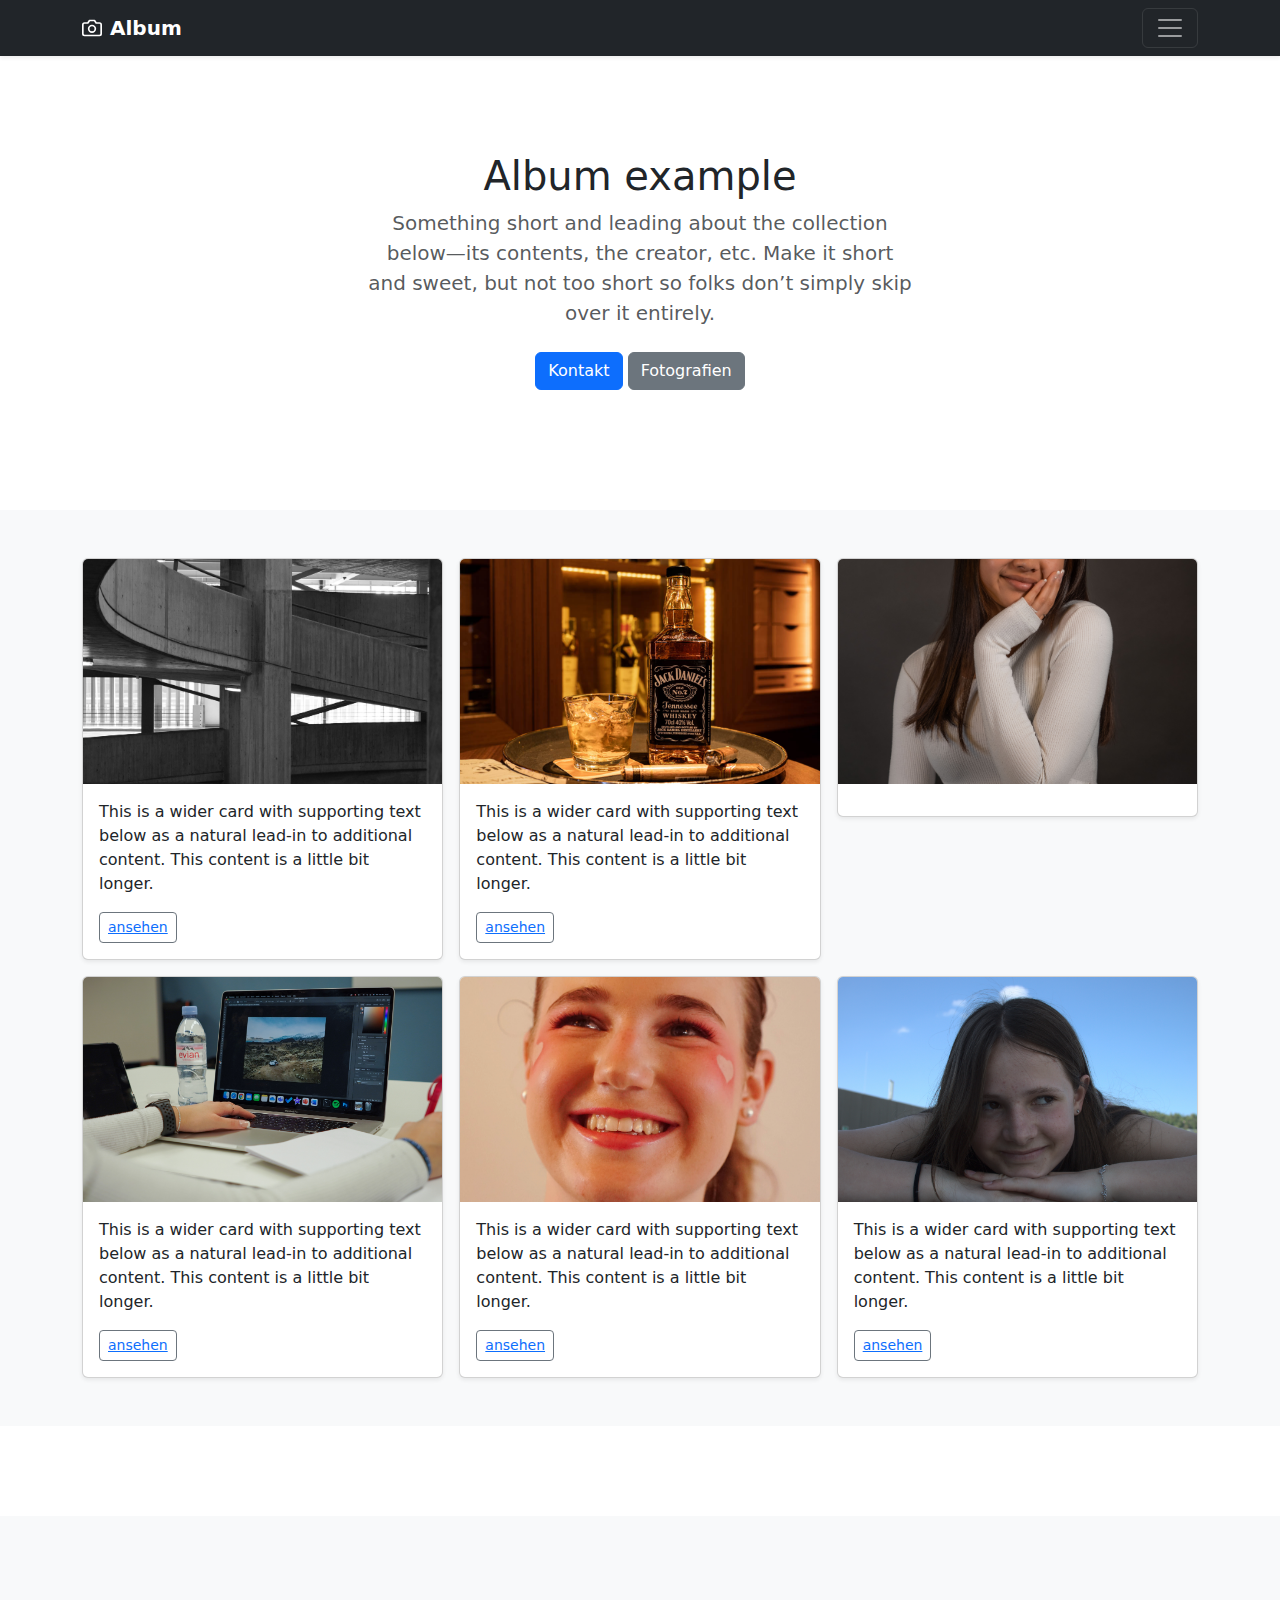
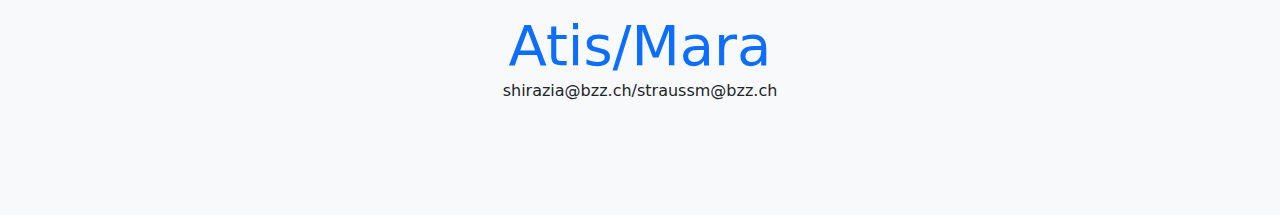
==== Fotografien.html @ ced0d56f "Css" ====
<!DOCTYPE html>

    <html lang="en">
    
    <head>
    
    <meta charset="UTF-8">
    
    <meta http-equiv="X-UA-Compatible" content="IE=edge">
    
    <meta name="viewport" content="width=device-width, initial-scale=1.0">
    
    <link rel="stylesheet" href="assets/css/bootstrap.css" type="text/css"/>
    
    <title>Fotografien</title>
    
    </head>
    
    
    

        
    <header>
      <div class="collapse bg-dark" id="navbarHeader">
        <div class="container">
          <div class="row">
            <div class="col-sm-8 col-md-7 py-4">
              <h4 class="text-white">About</h4>
              <p class="text-muted">Add some information about the album below, the author, or any other background context. Make it a few sentences long so folks can pick up some informative tidbits. Then, link them off to some social networking sites or contact information.</p>
            </div>
            <div class="col-sm-4 offset-md-1 py-4">
              <h4 class="text-white">Contact</h4>
              <ul class="list-unstyled">
                <li><a href="#" class="text-white">Follow on Twitter</a></li>
                <li><a href="#" class="text-white">Like on Facebook</a></li>
                <li><a href="#" class="text-white">Email me</a></li>
              </ul>
            </div>
          </div>
        </div>
      </div>
      <div class="navbar navbar-dark bg-dark shadow-sm">
        <div class="container">
          <a href="#" class="navbar-brand d-flex align-items-center">
            <svg xmlns="http://www.w3.org/2000/svg" width="20" height="20" fill="none" stroke="currentColor" stroke-linecap="round" stroke-linejoin="round" stroke-width="2" aria-hidden="true" class="me-2" viewBox="0 0 24 24"><path d="M23 19a2 2 0 0 1-2 2H3a2 2 0 0 1-2-2V8a2 2 0 0 1 2-2h4l2-3h6l2 3h4a2 2 0 0 1 2 2z"></path><circle cx="12" cy="13" r="4"></circle></svg>
            <strong>Album</strong>
          </a>
          <button class="navbar-toggler" type="button" data-bs-toggle="collapse" data-bs-target="#navbarHeader" aria-controls="navbarHeader" aria-expanded="false" aria-label="Toggle navigation">
            <span class="navbar-toggler-icon"></span>
          </button>
        </div>
      </div>
    </header>
    
    <main>
    
      <!-- Bildergalerie -->
    
      <section class="py-5 text-center container">
        <div class="row py-lg-5">
          <div class="col-lg-6 col-md-8 mx-auto">
            <h1 class="fw-light">Album example</h1>
            <p class="lead text-muted">Something short and leading about the collection below—its contents, the creator, etc. Make it short and sweet, but not too short so folks don’t simply skip over it entirely.</p>
            <p>
              <a href="Kontakt.html" class="btn btn-primary my-2">Kontakt</a>
              <a href="Fotografien.html" class="btn btn-secondary my-2">Fotografien</a>
            </p>
          </div>
        </div>
      </section>
    
      <div class="album py-5 bg-light">
        <div class="container">
    
          <div class="row row-cols-1 row-cols-sm-2 row-cols-md-3 g-3">
            <div class="col">
              <div class="card shadow-sm">
                <img src="assets/img/1. Black and white/DSC04785.jpg" class="bd-placeholder-img card-img-top"  width="100%" height="225" alt="Norway">
    
                <div class="card-body">
                  <p class="card-text">This is a wider card with supporting text below as a natural lead-in to additional content. This content is a little bit longer.</p>
                  <div class="d-flex justify-content-between align-items-center">
                    <div class="btn-group">
                      <button type="button" class="btn btn-sm btn-outline-secondary"> <a href="Fotografien.html">ansehen</a></button>
                      
                    </div>
                  </div>
                </div>
              </div>
            </div>
            <div class="col">
              <div class="card shadow-sm">
                <img src="assets/img/2. Produkt_EyeSaw/Produkt_EyeSaw/Produkt_02.EyeSaw.jpg" class="bd-placeholder-img card-img-top"  width="100%" height="225" alt="Norway">
                <div class="card-body">
                  <p class="card-text">This is a wider card with supporting text below as a natural lead-in to additional content. This content is a little bit longer.</p>
                  <div class="d-flex justify-content-between align-items-center">
                    <div class="btn-group">
                      <button type="button" class="btn btn-sm btn-outline-secondary"> <a href="Fotografien.html">ansehen</a></button>
              
                    </div>
                  </div>
                </div>
              </div>
            </div>
            <div class="col">
              <div class="card shadow-sm">
                <img src="  assets/img/3. Portrait_EyeSaw/Portrait_EyeSaw/Portrait_01.EyeSaw.jpeg.jpg" class="bd-placeholder-img card-img-top"  width="100%" height="225" alt="Norway">
                <div class="card-body">
                  <div class="d-flex justify-content-between align-items-center">
                    <div class="btn-group">
                    </div>
                  </div>
                </div>
              </div>
            </div>
    
            <div class="col">
              <div class="card shadow-sm">
                <img src="assets/img/4. Unternehmen_EyeSaw/Unternehmen_EyeSaw/Unternehmen_01.EyeSaw.jpg" class="bd-placeholder-img card-img-top"  width="100%" height="225" alt="Norway">
                <div class="card-body">
                  <p class="card-text">This is a wider card with supporting text below as a natural lead-in to additional content. This content is a little bit longer.</p>
                  <div class="d-flex justify-content-between align-items-center">
                    <div class="btn-group">
                      <button type="button" class="btn btn-sm btn-outline-secondary"> <a href="Fotografien.html">ansehen</a></button>
              
                    </div>
                  </div>
                </div>
              </div>
            </div>
            <div class="col">
              <div class="card shadow-sm">
                <img src="assets/img/5. Emotions/Mara.jpg" class="bd-placeholder-img card-img-top"  width="100%" height="225" alt="Norway">
                <div class="card-body">
                  <p class="card-text">This is a wider card with supporting text below as a natural lead-in to additional content. This content is a little bit longer.</p>
                  <div class="d-flex justify-content-between align-items-center">
                    <div class="btn-group">
                      <button type="button" class="btn btn-sm btn-outline-secondary"> <a href="Fotografien.html">ansehen</a></button>
                    
                    </div>
                  </div>
                </div>
              </div>
            </div>
            <div class="col">
              <div class="card shadow-sm">
                <img src="assets/img/6. Outdoor/IMG_7742.jpg" class="bd-placeholder-img card-img-top"  width="100%" height="225" alt="Norway">
                <div class="card-body">
                  <p class="card-text">This is a wider card with supporting text below as a natural lead-in to additional content. This content is a little bit longer.</p>
                  <div class="d-flex justify-content-between align-items-center">
                    <div class="btn-group">
                      <button type="button" class="btn btn-sm btn-outline-secondary"> <a href="Fotografien.html">ansehen</a></button>
                  
                    </div>
                  </div>
                </div>
              </div>
            </div>
    
    </main>
    <footer>
      <!-- Footer Start -->
      <div class="container-fluid footer bg-light py-5" style="margin-top: 90px;">
       <div class="container text-center py-5">
           <div class="row">
               <div>
                   <a href="Kontakt.html" class="navbar-brand m-0">
                       <h1 class="m-0 mt-n2 display-4 text-primary"><span class="text-primary">Atis/</span>Mara</h1>
                   </a>
                   <p>
                    shirazia@bzz.ch/straussm@bzz.ch
                   </p>
               </div>
            
         
     <!-- Footer End -->
     </footer>
    
    
    
    
        <script src="/docs/5.2/dist/js/bootstrap.bundle.min.js" integrity="sha384-pprn3073KE6tl6bjs2QrFaJGz5/SUsLqktiwsUTF55Jfv3qYSDhgCecCxMW52nD2" crossorigin="anonymous"></script>
    
          
      
    
    </body>
    
    
    
    
    </html>
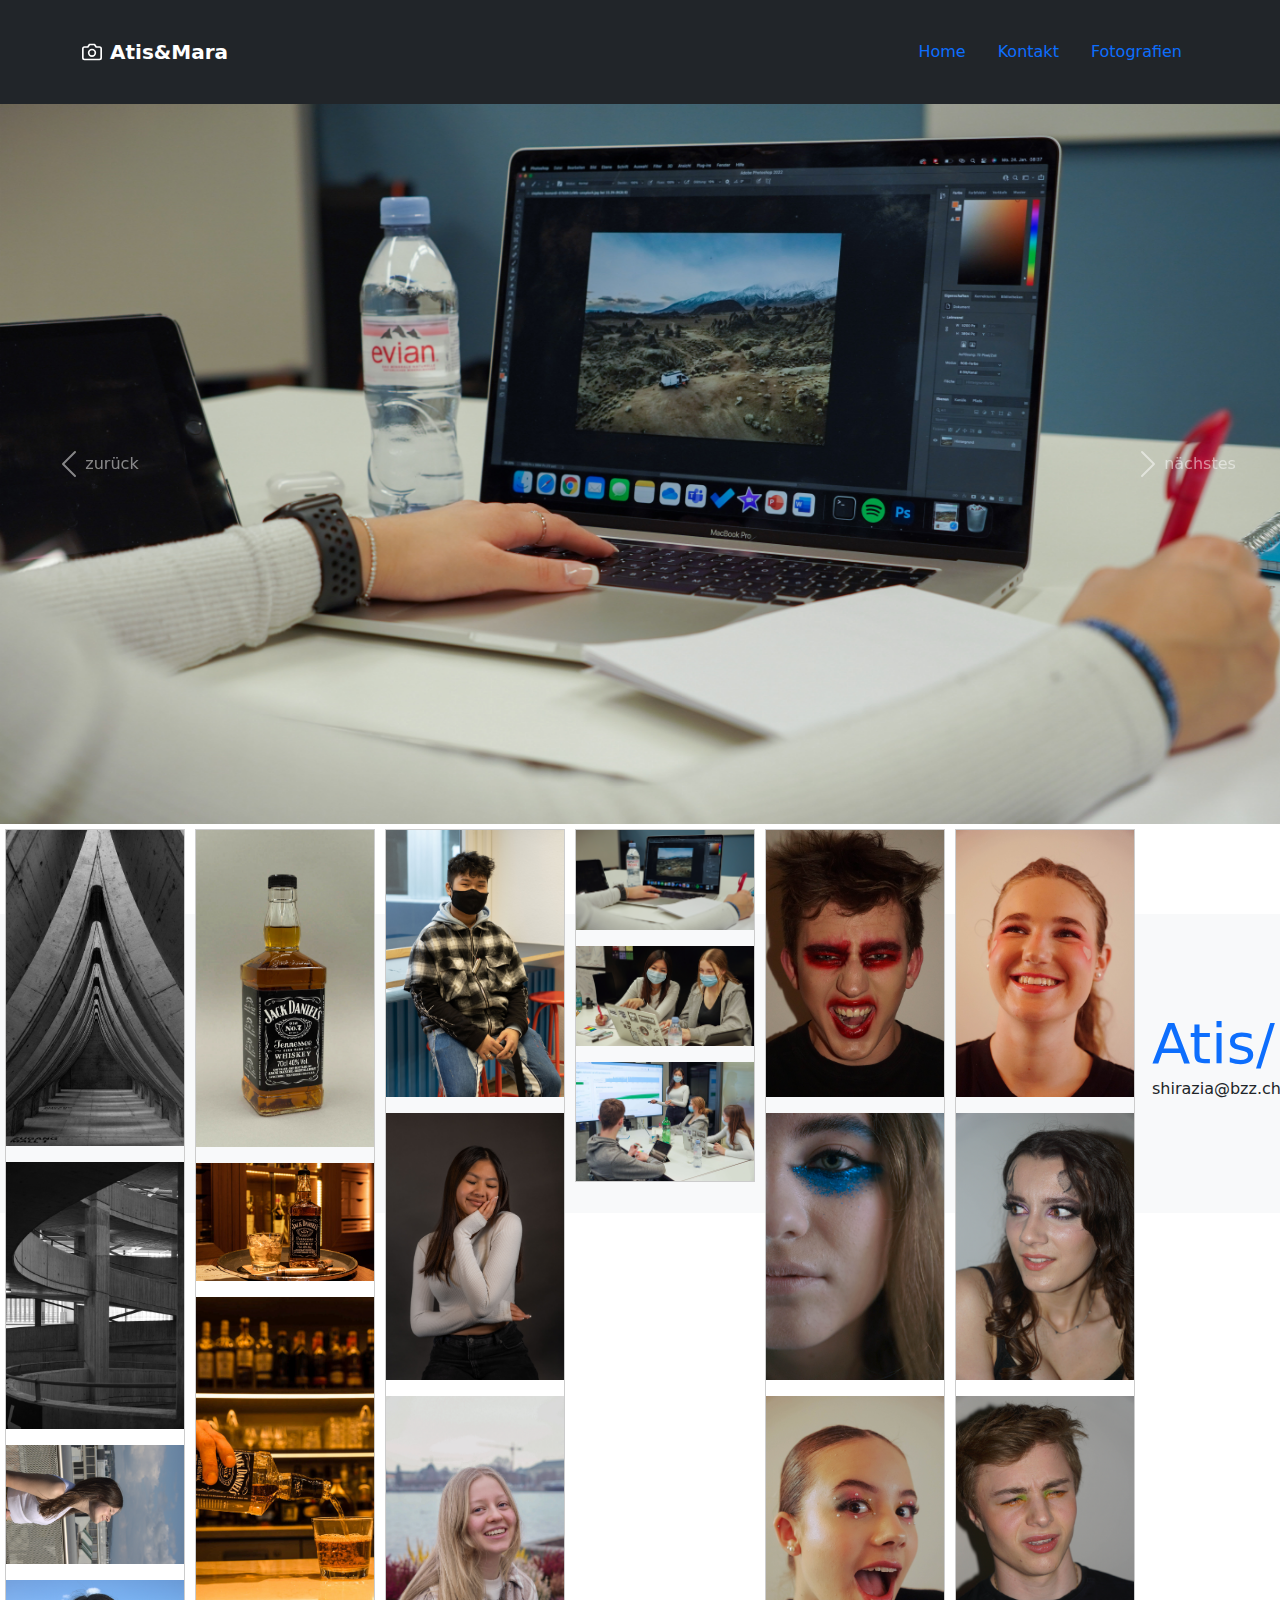
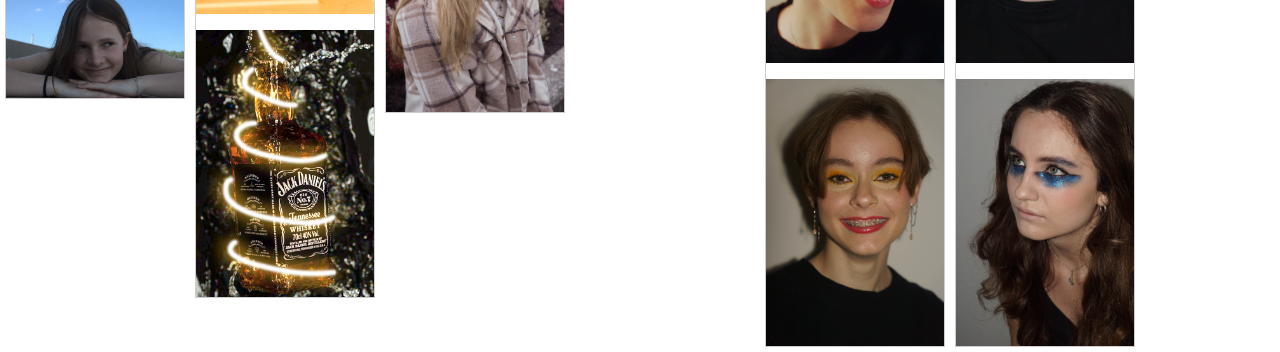
==== commit e85dd06f: "Verbesserungen von Fehlermeldungen" ====
--- a/Fotografien.html
+++ b/Fotografien.html
@@ -10,155 +10,204 @@
     <meta http-equiv="X-UA-Compatible" content="IE=edge">
     
     <meta name="viewport" content="width=device-width, initial-scale=1.0">
-    
+        <script src="https://cdn.jsdelivr.net/npm/bootstrap@5.2.0-beta1/dist/js/bootstrap.bundle.min.js"></script>
     <link rel="stylesheet" href="assets/css/bootstrap.css" type="text/css"/>
     
     <title>Fotografien</title>
     
     </head>
     
-    
-    
-
-        
-    <header>
-      <div class="collapse bg-dark" id="navbarHeader">
-        <div class="container">
-          <div class="row">
-            <div class="col-sm-8 col-md-7 py-4">
-              <h4 class="text-white">About</h4>
-              <p class="text-muted">Add some information about the album below, the author, or any other background context. Make it a few sentences long so folks can pick up some informative tidbits. Then, link them off to some social networking sites or contact information.</p>
-            </div>
+  
+      <header>
+
+        <div class="navbar navbar-dark bg-dark shadow-sm">
+          <div class="container">
+            <a href="index.html" class="navbar-brand d-flex align-items-center">
+              <svg xmlns="http://www.w3.org/2000/svg" width="20" height="20" fill="none" stroke="currentColor" stroke-linecap="round" stroke-linejoin="round" stroke-width="2" aria-hidden="true" class="me-2" viewBox="0 0 24 24"><path d="M23 19a2 2 0 0 1-2 2H3a2 2 0 0 1-2-2V8a2 2 0 0 1 2-2h4l2-3h6l2 3h4a2 2 0 0 1 2 2z"></path><circle cx="12" cy="13" r="4"></circle></svg>
+              <strong>Atis&Mara</strong>
+              
+            
+            </a>
             <div class="col-sm-4 offset-md-1 py-4">
-              <h4 class="text-white">Contact</h4>
-              <ul class="list-unstyled">
-                <li><a href="#" class="text-white">Follow on Twitter</a></li>
-                <li><a href="#" class="text-white">Like on Facebook</a></li>
-                <li><a href="#" class="text-white">Email me</a></li>
+             
+              <ul class="nav justify-content-end">
+                <li class="nav-item">
+                  <a class="nav-link active" href="index.html">Home</a>
+                </li>
+                <li class="nav-item">
+                  <a class="nav-link active" href="Kontakt.html">Kontakt</a>
+                </li>
+                <li class="nav-item">
+                  <a class="nav-link" href="Fotografien.html">Fotografien</a>
+                </li>
               </ul>
             </div>
           </div>
         </div>
-      </div>
-      <div class="navbar navbar-dark bg-dark shadow-sm">
-        <div class="container">
-          <a href="#" class="navbar-brand d-flex align-items-center">
-            <svg xmlns="http://www.w3.org/2000/svg" width="20" height="20" fill="none" stroke="currentColor" stroke-linecap="round" stroke-linejoin="round" stroke-width="2" aria-hidden="true" class="me-2" viewBox="0 0 24 24"><path d="M23 19a2 2 0 0 1-2 2H3a2 2 0 0 1-2-2V8a2 2 0 0 1 2-2h4l2-3h6l2 3h4a2 2 0 0 1 2 2z"></path><circle cx="12" cy="13" r="4"></circle></svg>
-            <strong>Album</strong>
-          </a>
-          <button class="navbar-toggler" type="button" data-bs-toggle="collapse" data-bs-target="#navbarHeader" aria-controls="navbarHeader" aria-expanded="false" aria-label="Toggle navigation">
-            <span class="navbar-toggler-icon"></span>
-          </button>
-        </div>
-      </div>
-    </header>
+      </header>
+ 
     
     <main>
-    
-      <!-- Bildergalerie -->
-    
-      <section class="py-5 text-center container">
-        <div class="row py-lg-5">
-          <div class="col-lg-6 col-md-8 mx-auto">
-            <h1 class="fw-light">Album example</h1>
-            <p class="lead text-muted">Something short and leading about the collection below—its contents, the creator, etc. Make it short and sweet, but not too short so folks don’t simply skip over it entirely.</p>
-            <p>
-              <a href="Kontakt.html" class="btn btn-primary my-2">Kontakt</a>
-              <a href="Fotografien.html" class="btn btn-secondary my-2">Fotografien</a>
-            </p>
-          </div>
-        </div>
-      </section>
-    
-      <div class="album py-5 bg-light">
-        <div class="container">
-    
-          <div class="row row-cols-1 row-cols-sm-2 row-cols-md-3 g-3">
-            <div class="col">
-              <div class="card shadow-sm">
-                <img src="assets/img/1. Black and white/DSC04785.jpg" class="bd-placeholder-img card-img-top"  width="100%" height="225" alt="Norway">
-    
-                <div class="card-body">
-                  <p class="card-text">This is a wider card with supporting text below as a natural lead-in to additional content. This content is a little bit longer.</p>
-                  <div class="d-flex justify-content-between align-items-center">
-                    <div class="btn-group">
-                      <button type="button" class="btn btn-sm btn-outline-secondary"> <a href="Fotografien.html">ansehen</a></button>
-                      
-                    </div>
-                  </div>
-                </div>
-              </div>
-            </div>
-            <div class="col">
-              <div class="card shadow-sm">
-                <img src="assets/img/2. Produkt_EyeSaw/Produkt_EyeSaw/Produkt_02.EyeSaw.jpg" class="bd-placeholder-img card-img-top"  width="100%" height="225" alt="Norway">
-                <div class="card-body">
-                  <p class="card-text">This is a wider card with supporting text below as a natural lead-in to additional content. This content is a little bit longer.</p>
-                  <div class="d-flex justify-content-between align-items-center">
-                    <div class="btn-group">
-                      <button type="button" class="btn btn-sm btn-outline-secondary"> <a href="Fotografien.html">ansehen</a></button>
-              
-                    </div>
-                  </div>
-                </div>
-              </div>
-            </div>
-            <div class="col">
-              <div class="card shadow-sm">
-                <img src="  assets/img/3. Portrait_EyeSaw/Portrait_EyeSaw/Portrait_01.EyeSaw.jpeg.jpg" class="bd-placeholder-img card-img-top"  width="100%" height="225" alt="Norway">
-                <div class="card-body">
-                  <div class="d-flex justify-content-between align-items-center">
-                    <div class="btn-group">
-                    </div>
-                  </div>
-                </div>
-              </div>
-            </div>
-    
-            <div class="col">
-              <div class="card shadow-sm">
-                <img src="assets/img/4. Unternehmen_EyeSaw/Unternehmen_EyeSaw/Unternehmen_01.EyeSaw.jpg" class="bd-placeholder-img card-img-top"  width="100%" height="225" alt="Norway">
-                <div class="card-body">
-                  <p class="card-text">This is a wider card with supporting text below as a natural lead-in to additional content. This content is a little bit longer.</p>
-                  <div class="d-flex justify-content-between align-items-center">
-                    <div class="btn-group">
-                      <button type="button" class="btn btn-sm btn-outline-secondary"> <a href="Fotografien.html">ansehen</a></button>
-              
-                    </div>
-                  </div>
-                </div>
-              </div>
-            </div>
-            <div class="col">
-              <div class="card shadow-sm">
-                <img src="assets/img/5. Emotions/Mara.jpg" class="bd-placeholder-img card-img-top"  width="100%" height="225" alt="Norway">
-                <div class="card-body">
-                  <p class="card-text">This is a wider card with supporting text below as a natural lead-in to additional content. This content is a little bit longer.</p>
-                  <div class="d-flex justify-content-between align-items-center">
-                    <div class="btn-group">
-                      <button type="button" class="btn btn-sm btn-outline-secondary"> <a href="Fotografien.html">ansehen</a></button>
-                    
-                    </div>
-                  </div>
-                </div>
-              </div>
-            </div>
-            <div class="col">
-              <div class="card shadow-sm">
-                <img src="assets/img/6. Outdoor/IMG_7742.jpg" class="bd-placeholder-img card-img-top"  width="100%" height="225" alt="Norway">
-                <div class="card-body">
-                  <p class="card-text">This is a wider card with supporting text below as a natural lead-in to additional content. This content is a little bit longer.</p>
-                  <div class="d-flex justify-content-between align-items-center">
-                    <div class="btn-group">
-                      <button type="button" class="btn btn-sm btn-outline-secondary"> <a href="Fotografien.html">ansehen</a></button>
-                  
-                    </div>
-                  </div>
-                </div>
-              </div>
-            </div>
-    
+
+<!-- Slider -->
+<div id="carouselExampleIndicators" class="carousel slide" data-ride="carousel">
+  <ol class="carousel-indicators">
+    <li data-target="#carouselExampleIndicators" data-slide-to="0" class="active"></li>
+    <li data-target="#carouselExampleIndicators" data-slide-to="1"></li>
+    <li data-target="#carouselExampleIndicators" data-slide-to="2"></li>
+  </ol>
+
+  <div class="carousel-inner">
+    <div class="carousel-item active">
+      <img src="assets/img/4. Unternehmen_EyeSaw/Unternehmen_EyeSaw/Unternehmen_01.EyeSaw.jpg" class="d-block w-100" alt="...">
+    </div>
+    <div class="carousel-item">
+      <img src="assets/img/3. Portrait_EyeSaw/Kevin.jpg" class="d-block w-100" alt="...">
+    </div>
+    <div class="carousel-item">
+      <img src="" class="d-block w-100" alt="...">
+    </div>
+  </div>
+  <button class="carousel-control-prev" href="#carouselExampleFade" role="button" data-slide="prev">
+    <span class="carousel-control-prev-icon" aria-hidden="true"></span>
+    <span class="sr-only">zurück</span>
+  </button>
+  <button class="carousel-control-next" href="#carouselExampleFade" role="button" data-slide="next">
+    <span class="carousel-control-next-icon" aria-hidden="true"></span>
+    <span class="sr-only">nächstes</span>
+  </button>
+</div>
+</div>
+
+    <!-- Bildergalerie -->
+
+    <!DOCTYPE html>
+    <html>
+    <head>
+    <style>
+    div.gallery {
+      margin: 5px;
+      border: 1px solid #ccc;
+      float: left;
+      width: 180px;
+    }
+    
+    div.gallery:hover {
+      border: 1px solid #777;
+    }
+    
+    div.gallery img {
+      width: 100%;
+      height: auto;
+    }
+    
+    div.desc {
+      padding: 15px;
+      text-align: center;
+    }
+    </style>
+    </head>
+    <body>
+    
+      <!-- Outdoor -->
+    <div class="gallery">
+      <a target="_blank" href="assets/img/1. Black and white/Architektur_02.Jana.Kappeler.jpg">
+        <img src="assets/img/1. Black and white/Architektur_02.Jana.Kappeler.jpg" alt="Cinque Terre" width="600" height="400">
+        <p></p>
+        <img src="assets/img/1. Black and white/DSC04785.jpg" alt="Forest" width="600" height="400">
+        <p></p>
+        <img src="assets/img/6. Outdoor/IMG_7743.jpg" alt="Mountains" width="600" height="400">
+        <p></p>
+        <img src="assets/img/6. Outdoor/IMG_7742.jpg" alt="Mountains" width="600" height="400">
+
+      </a>
+    </div>
+    
+   <!-- Outdoor End -->
+ 
+    <!-- Produkt -->
+    <div class="gallery">
+      <a target="_blank" href="assets/img/2. Produkt_EyeSaw/Produkt_EyeSaw/Produkt_04.EyeSaw.jpg">
+        <img src="assets/img/2. Produkt_EyeSaw/Produkt_EyeSaw/Produkt_01.EyeSaw.jpg" alt="Northern Lights" width="600" height="400">
+        <p></p>
+        <img src="assets/img/2. Produkt_EyeSaw/Produkt_EyeSaw/Produkt_02.EyeSaw.jpg" alt="Mountains" width="600" height="400">
+        <p></p>
+        <img src="assets/img/2. Produkt_EyeSaw/Produkt_EyeSaw/Produkt_03.EyeSaw.jpg" alt="Mountains" width="600" height="400">
+        <p></p>
+        <img src="assets/img/2. Produkt_EyeSaw/Produkt_EyeSaw/Produkt_04.EyeSaw.jpg" alt="Mountains" width="600" height="400">
+      </a>
+    </div>
+<!-- Produkt End -->
+
+<!-- Portrait  -->
+    <div class="gallery">
+      <a target="_blank" href="assets/img/3. Portrait_EyeSaw/Kevin.jpg">
+        <img src="assets/img/3. Portrait_EyeSaw/Kevin.jpg" alt="Mountains" width="600" height="400">
+        <p></p>
+        <img src="assets/img/3. Portrait_EyeSaw/Portrait_EyeSaw/Portrait_01.EyeSaw.jpeg.jpg" alt="Mountains" width="600" height="400">
+        <p></p>
+        <img src="assets/img/3. Portrait_EyeSaw/Portrait_EyeSaw/Portrait_03.EyeSaw.jpg" alt="Mountains" width="600" height="400">
+      </a>
+    </div>
+
+<!-- Portrait End-->
+
+<!-- Unternehmen  -->
+    <div class="gallery">
+      <a target="_blank" href="assets/img/4. Unternehmen_EyeSaw/Unternehmen_EyeSaw/Unternehmen_01.EyeSaw.jpg">
+        <img src="assets/img/4. Unternehmen_EyeSaw/Unternehmen_EyeSaw/Unternehmen_01.EyeSaw.jpg" alt="Mountains" width="600" height="400">
+     <p></p>
+     <img src="assets/img/4. Unternehmen_EyeSaw/Unternehmen_EyeSaw/Unternehmen_02.EyeSaw.jpg" alt="Mountains" width="600" height="400">
+     <p></p>
+     <img src="assets/img/4. Unternehmen_EyeSaw/Unternehmen_EyeSaw/Unternehmen_03.EyeSaw.jpg" alt="Mountains" width="600" height="400">
+      </a>
+    </div>
+<!-- Unternehmen End -->
+
+<!-- Emotionen -->
+    <div class="gallery">
+      <a target="_blank" href="assets/img/5. Emotions/Jasper.jpg">
+        <img src="assets/img/5. Emotions/Jasper.jpg" alt="Mountains" width="600" height="400">
+        <p></p>
+        <img src="assets/img/5. Emotions/Sofia1.jpg" alt="Mountains" width="600" height="400">
+        <p></p>
+        <img src="assets/img/5. Emotions/Liv.jpg" alt="Mountains" width="600" height="400">
+        <p></p>
+        <img src="assets/img/5. Emotions/Luisa.jpg" alt="Mountains" width="600" height="400">
+  
+      </a>
+    </div>
+
+
+    <div class="gallery">
+      <a target="_blank" href="assets/img/5. Emotions/Jasper.jpg">
+        <img src="assets/img/5. Emotions/Mara.jpg" alt="Mountains" width="600" height="400">
+        <p></p>
+        <img src="assets/img/5. Emotions/Sarah.jpg" alt="Mountains" width="600" height="400">
+        <p></p>
+        <img src="assets/img/5. Emotions/Silas.jpg" alt="Mountains" width="600" height="400">
+        <p></p>
+        <img src="assets/img/5. Emotions/Sofia.jpg" alt="Mountains" width="600" height="400">
+  
+      </a>
+    </div>
+      
+  
+   <!-- Emotionen End -->
+
+    </body>
+    </html>
+    
+    
+<!-- Bildergalerie End     -->
+
+
+
     </main>
+
+
+
+
     <footer>
       <!-- Footer Start -->
       <div class="container-fluid footer bg-light py-5" style="margin-top: 90px;">
@@ -180,7 +229,7 @@
     
     
     
-        <script src="/docs/5.2/dist/js/bootstrap.bundle.min.js" integrity="sha384-pprn3073KE6tl6bjs2QrFaJGz5/SUsLqktiwsUTF55Jfv3qYSDhgCecCxMW52nD2" crossorigin="anonymous"></script>
+      
     
           
       
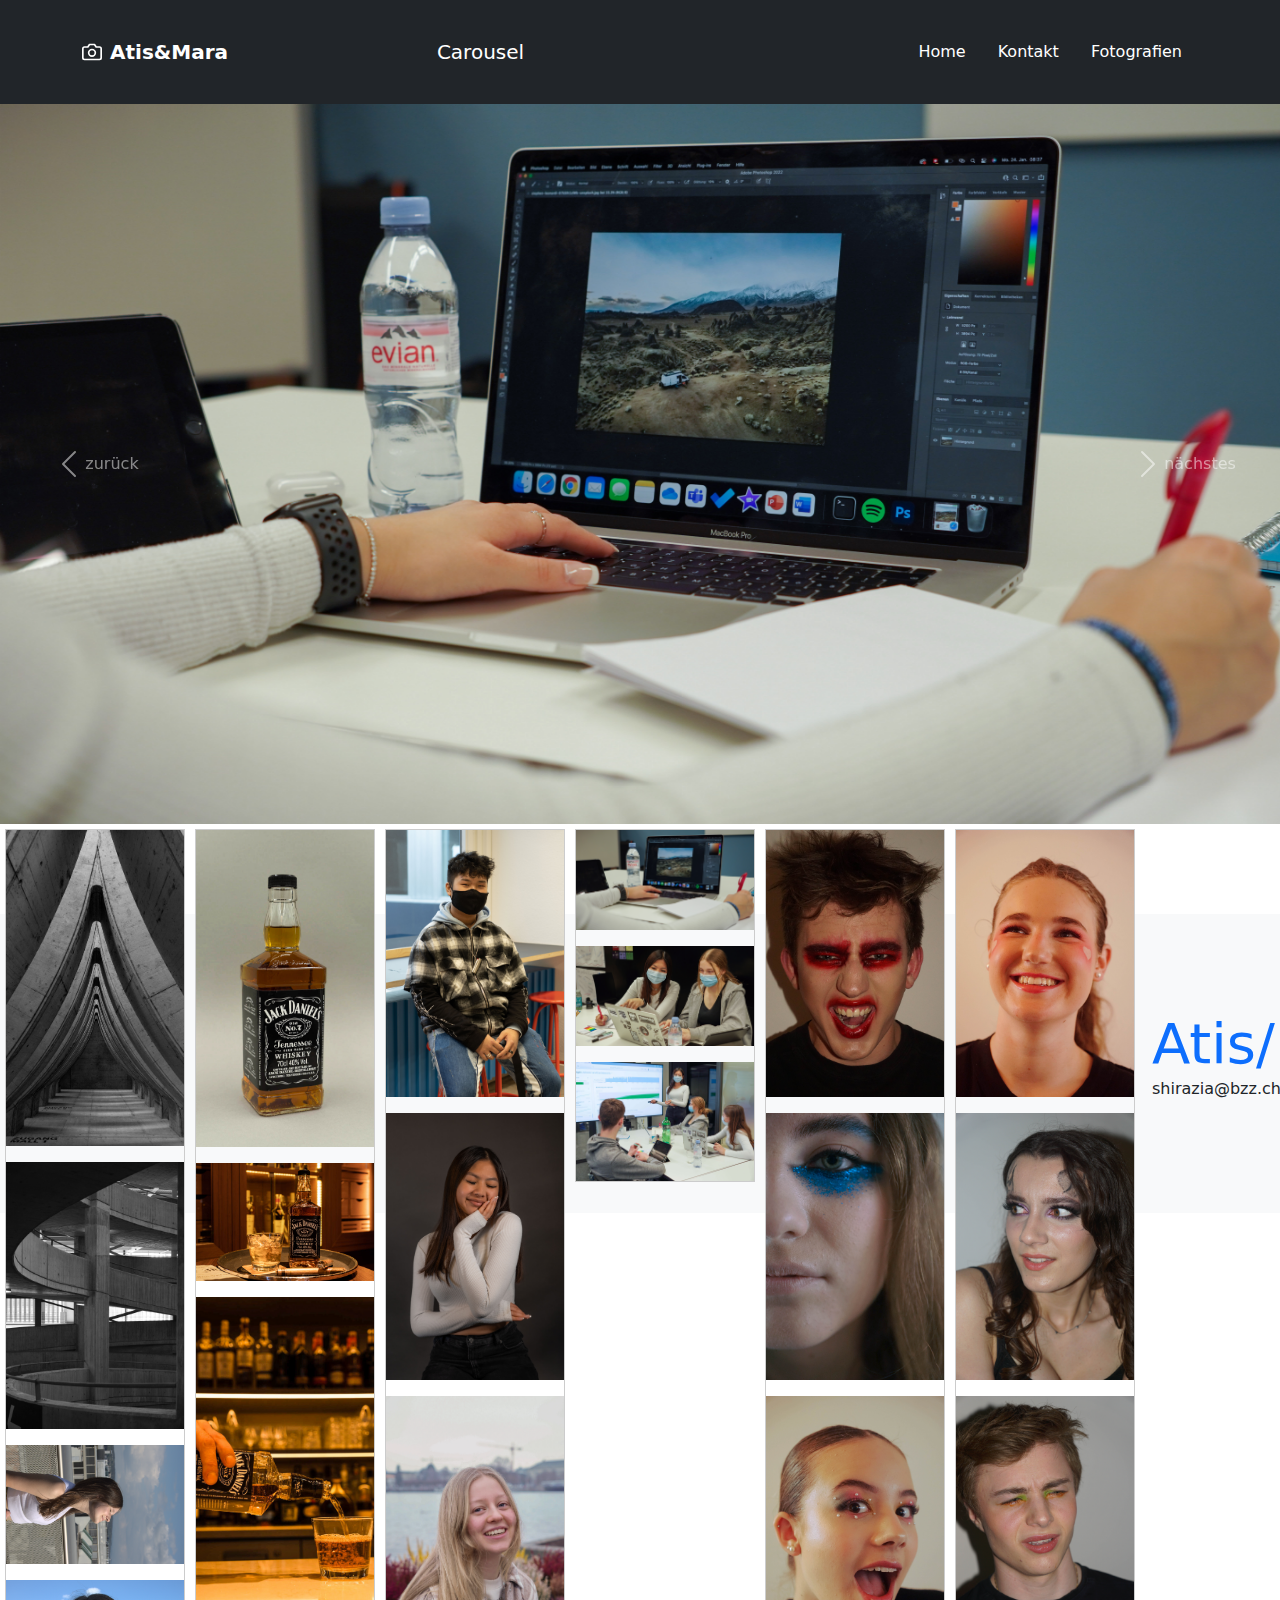
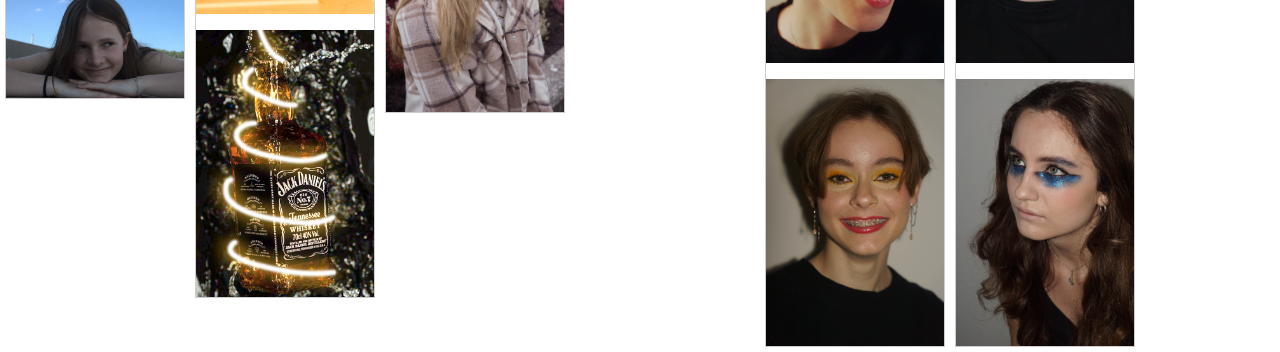
==== commit 62816a79: "change" ====
--- a/Fotografien.html
+++ b/Fotografien.html
@@ -25,6 +25,7 @@
             <a href="index.html" class="navbar-brand d-flex align-items-center">
               <svg xmlns="http://www.w3.org/2000/svg" width="20" height="20" fill="none" stroke="currentColor" stroke-linecap="round" stroke-linejoin="round" stroke-width="2" aria-hidden="true" class="me-2" viewBox="0 0 24 24"><path d="M23 19a2 2 0 0 1-2 2H3a2 2 0 0 1-2-2V8a2 2 0 0 1 2-2h4l2-3h6l2 3h4a2 2 0 0 1 2 2z"></path><circle cx="12" cy="13" r="4"></circle></svg>
               <strong>Atis&Mara</strong>
+                <a class="navbar-brand" href="#">Carousel</a>
               
             
             </a>
@@ -225,12 +226,8 @@
          
      <!-- Footer End -->
      </footer>
-    
-    
-    
-    
-      
-    
+
+
           
       
     
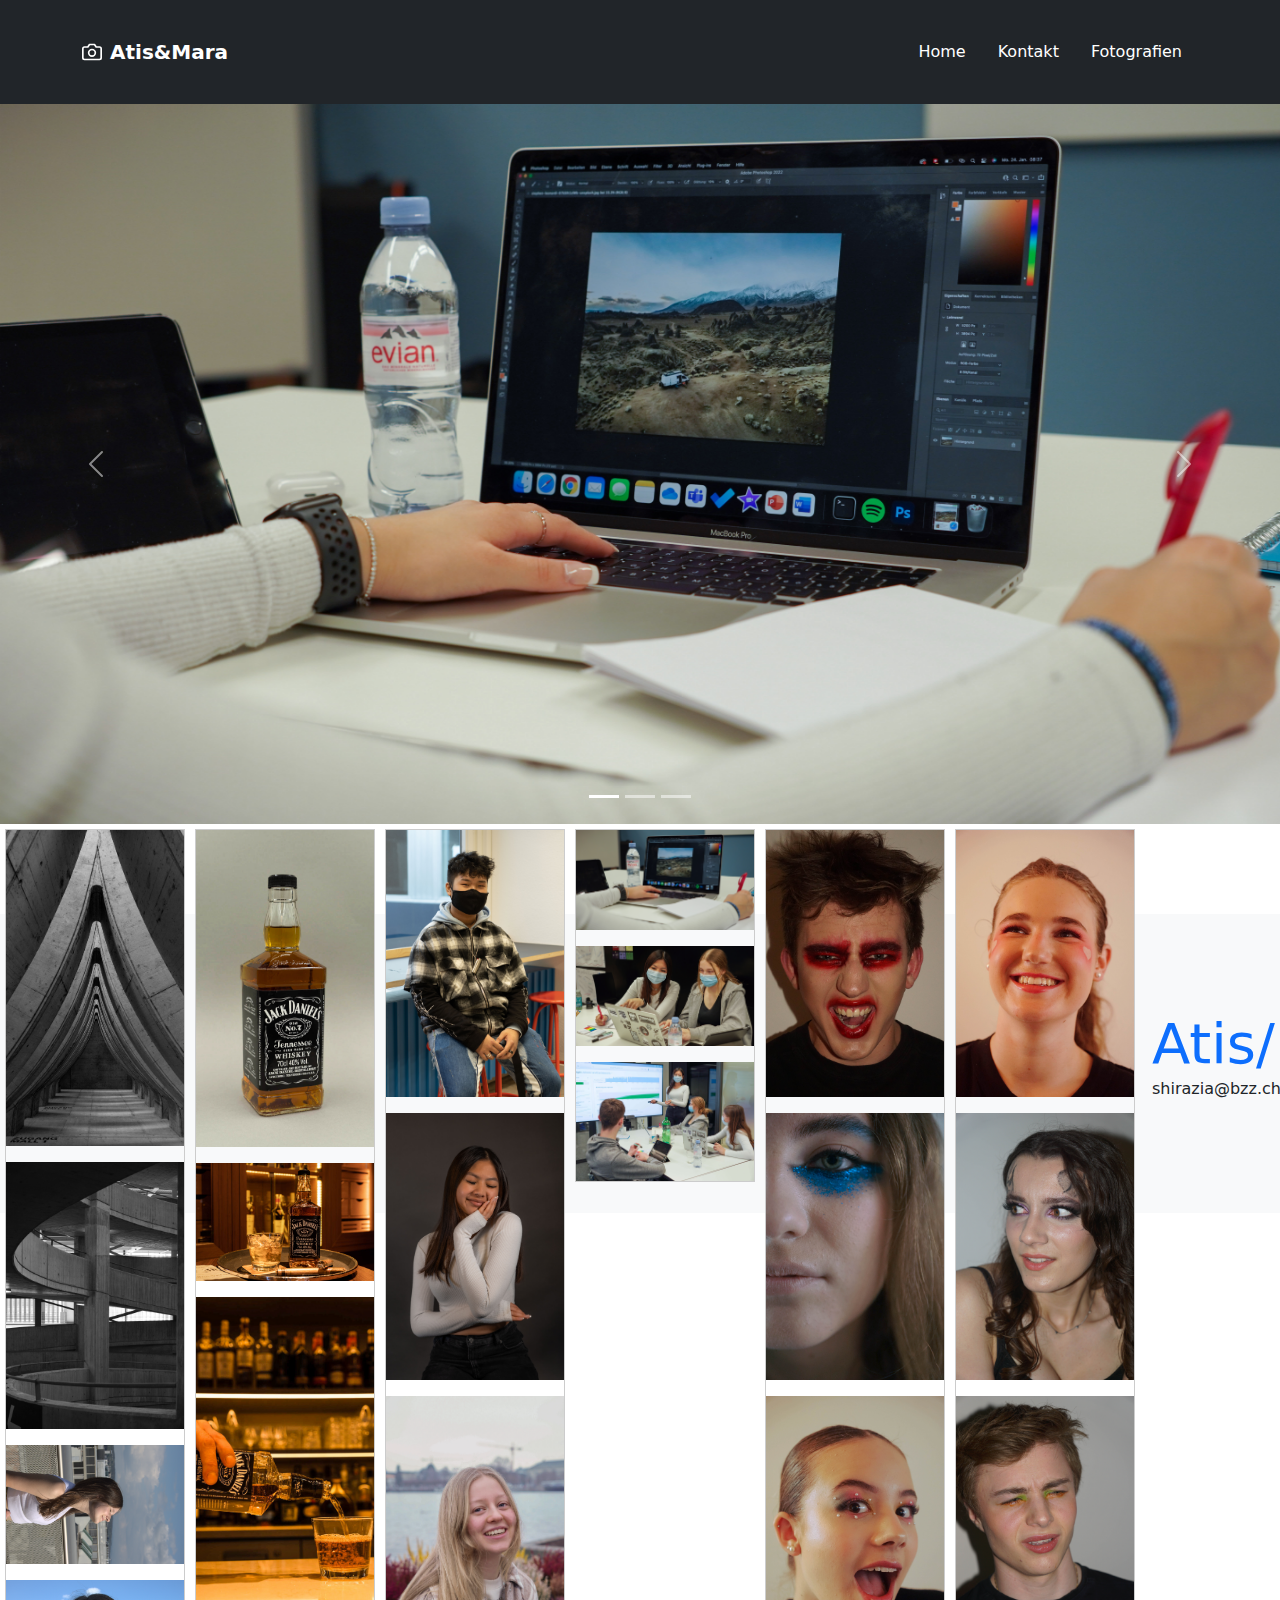
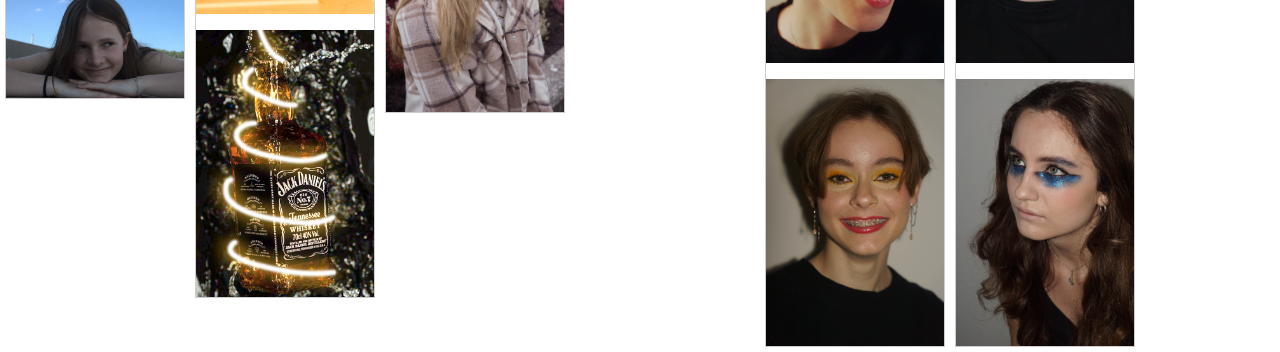
==== commit eeacdabb: "slider" ====
--- a/Fotografien.html
+++ b/Fotografien.html
@@ -25,7 +25,6 @@
             <a href="index.html" class="navbar-brand d-flex align-items-center">
               <svg xmlns="http://www.w3.org/2000/svg" width="20" height="20" fill="none" stroke="currentColor" stroke-linecap="round" stroke-linejoin="round" stroke-width="2" aria-hidden="true" class="me-2" viewBox="0 0 24 24"><path d="M23 19a2 2 0 0 1-2 2H3a2 2 0 0 1-2-2V8a2 2 0 0 1 2-2h4l2-3h6l2 3h4a2 2 0 0 1 2 2z"></path><circle cx="12" cy="13" r="4"></circle></svg>
               <strong>Atis&Mara</strong>
-                <a class="navbar-brand" href="#">Carousel</a>
               
             
             </a>
@@ -46,11 +45,46 @@
           </div>
         </div>
       </header>
- 
-    
+
+<!-- Slider -->
     <main>
-
-<!-- Slider -->
+        <div id="myCarousel" class="carousel slide" data-bs-ride="carousel">
+            <div class="carousel-indicators">
+                <button type="button" data-bs-target="#myCarousel" data-bs-slide-to="0" class="active" aria-current="true" aria-label="Slide 1"></button>
+                <button type="button" data-bs-target="#myCarousel" data-bs-slide-to="1" aria-label="Slide 2"></button>
+                <button type="button" data-bs-target="#myCarousel" data-bs-slide-to="2" aria-label="Slide 3"></button>
+            </div>
+            <div class="carousel-inner">
+                <div class="carousel-item active">
+                    <img class="bd-placeholder-img" width="100%" height="100%" src="assets/img/4. Unternehmen_EyeSaw/Unternehmen_EyeSaw/Unternehmen_01.EyeSaw.jpg" aria-hidden="true" preserveAspectRatio="xMidYMid slice" focusable="false"><rect width="100%" height="100%" fill="#777"/>
+
+                    <div class="container">
+                    </div>
+
+                </div>
+                <div class="carousel-item">
+
+                    <img class="bd-placeholder-img" width="100%" height="100%" src="assets/img/4. Unternehmen_EyeSaw/Unternehmen_EyeSaw/Unternehmen_02.EyeSaw.jpg" aria-hidden="true" preserveAspectRatio="xMidYMid slice" focusable="false"><rect width="100%" height="100%" fill="#777"/>
+                    <div class="container">
+                    </div>
+                </div>
+                <div class="carousel-item">
+                    <img class="bd-placeholder-img" width="100%" height="100%" src="assets/img/4. Unternehmen_EyeSaw/Unternehmen_EyeSaw/Unternehmen_03.EyeSaw.jpg" aria-hidden="true" preserveAspectRatio="xMidYMid slice" focusable="false"><rect width="100%" height="100%" fill="#777"/>
+
+                    <div class="container">
+                    </div>
+                </div>
+            </div>
+            <button class="carousel-control-prev" type="button" data-bs-target="#myCarousel" data-bs-slide="prev">
+                <span class="carousel-control-prev-icon" aria-hidden="true"></span>
+                <span class="visually-hidden">Previous</span>
+            </button>
+            <button class="carousel-control-next" type="button" data-bs-target="#myCarousel" data-bs-slide="next">
+                <span class="carousel-control-next-icon" aria-hidden="true"></span>
+                <span class="visually-hidden">Next</span>
+            </button>
+        </div>
+<!--
 <div id="carouselExampleIndicators" class="carousel slide" data-ride="carousel">
   <ol class="carousel-indicators">
     <li data-target="#carouselExampleIndicators" data-slide-to="0" class="active"></li>
@@ -79,6 +113,7 @@
   </button>
 </div>
 </div>
+--!>
 
     <!-- Bildergalerie -->
 
